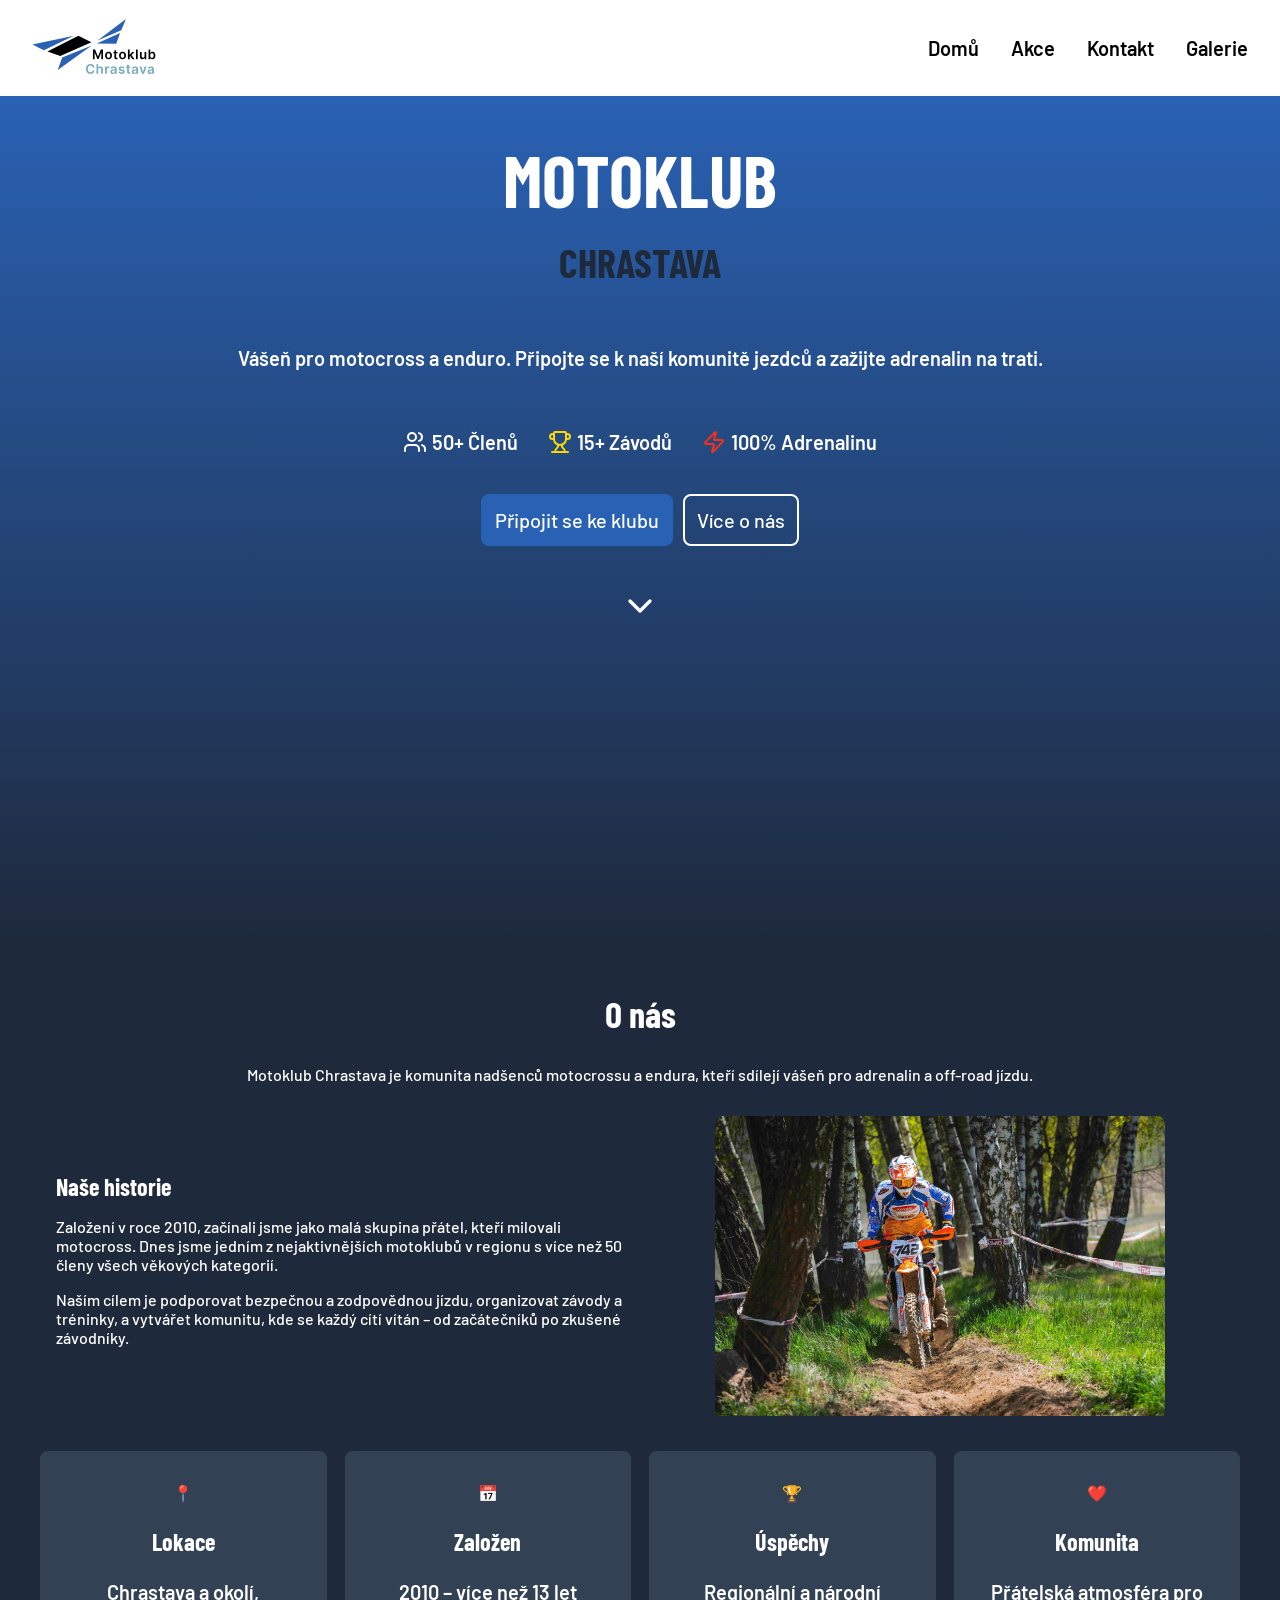
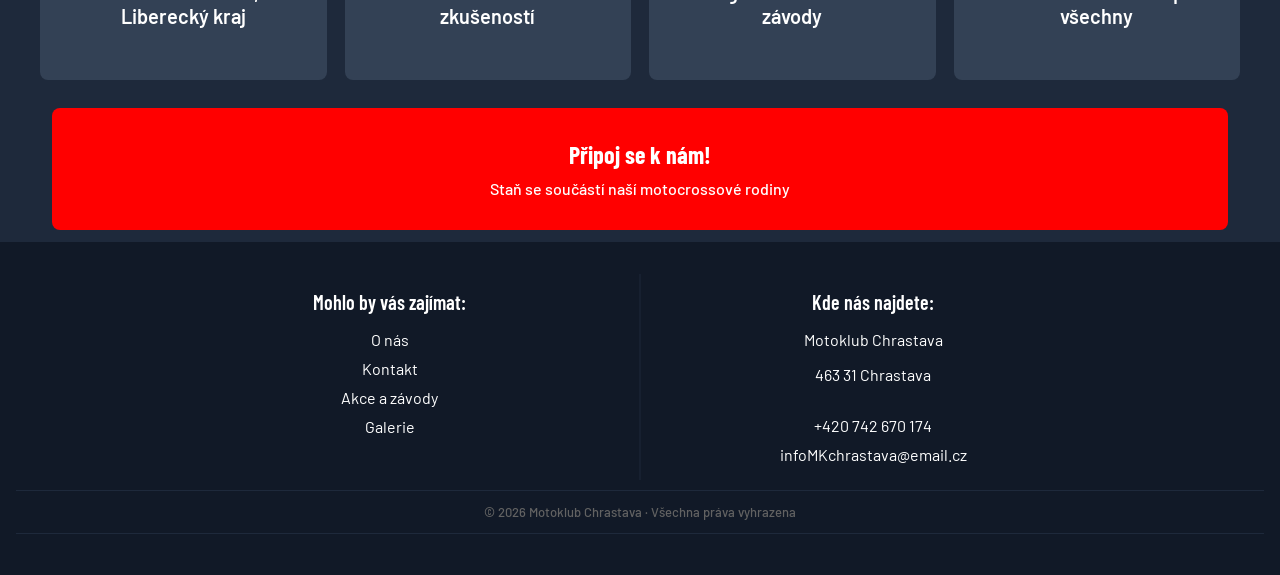
==== index.html @ 47d8d54c "footer pro pc verzi hotovo" ====
<!DOCTYPE html>
<html lang="cs">
<head>
    <meta charset="UTF-8">
    <meta name="viewport" content="width=device-width, initial-scale=1.0">
    <title>Motoklub Chrastava</title>
    <link rel="stylesheet" href="styles/fonts.css">
    <link rel="stylesheet" href="styles/style.css">
</head>
<body>
    <header>
        <nav>
            <div class="navbar">
                <a href="index.html" class="logo">
                    <img src="images/Vector.svg" alt="Motoklub Chrastava logo" width="124px" height="55px">
                </a>
                <ul class="nav__menu">
                    <li><a href="index.html">Domů</a></li>
                    <li><a href="akce.html">Akce</a></li>
                    <li><a href="kontakt.html">Kontakt</a></li>
                    <li><a href="galerie.html">Galerie</a></li>
                </ul>
                <button class="nav__hamburger" aria-label="Otevřít menu">
                    <span></span>
                    <span></span>
                    <span></span>
                </button>
            </div> 
        </nav>
    </header>
    <main>
        <section class="hero">
            <div class="title__container"><!--potrebuju aby ty prvky meli 40 gap proto container-->
                <h1 class="hero__title">motoklub</h1>
                <h2 class="hero__subtitle">chrastava</h2>
            </div>
            <p class="hero__description">
                Vášeň pro motocross a enduro. Připojte se k naší komunitě jezdců a zažijte adrenalin na trati.
            </p>
            <ul class="hero__stats">
                <li class="hero__stat">
                    <svg class="users header__svg" xmlns="http://www.w3.org/2000/svg" width="24" height="24" viewBox="0 0 24 24" fill="none" stroke="currentColor" stroke-width="2" stroke-linecap="round" stroke-linejoin="round" class="lucide lucide-users-icon lucide-users"><path d="M16 21v-2a4 4 0 0 0-4-4H6a4 4 0 0 0-4 4v2"/><path d="M16 3.128a4 4 0 0 1 0 7.744"/><path d="M22 21v-2a4 4 0 0 0-3-3.87"/><circle cx="9" cy="7" r="4"/></svg>
                    <span>50+ Členů</span>
                </li>
                <li class="hero__stat">
                    <svg class="trophy header__svg" xmlns="http://www.w3.org/2000/svg" width="24" height="24" viewBox="0 0 24 24" fill="none" stroke="currentColor" stroke-width="2" stroke-linecap="round" stroke-linejoin="round" class="lucide lucide-trophy-icon lucide-trophy"><path d="M10 14.66v1.626a2 2 0 0 1-.976 1.696A5 5 0 0 0 7 21.978"/><path d="M14 14.66v1.626a2 2 0 0 0 .976 1.696A5 5 0 0 1 17 21.978"/><path d="M18 9h1.5a1 1 0 0 0 0-5H18"/><path d="M4 22h16"/><path d="M6 9a6 6 0 0 0 12 0V3a1 1 0 0 0-1-1H7a1 1 0 0 0-1 1z"/><path d="M6 9H4.5a1 1 0 0 1 0-5H6"/></svg>
                    <span>15+ Závodů</span>
                </li>
                <li class="hero__stat">
                    <svg class="energy header__svg" xmlns="http://www.w3.org/2000/svg" width="24" height="24" viewBox="0 0 24 24" fill="none" stroke="currentColor" stroke-width="2" stroke-linecap="round" stroke-linejoin="round" class="lucide lucide-zap-icon lucide-zap"><path d="M4 14a1 1 0 0 1-.78-1.63l9.9-10.2a.5.5 0 0 1 .86.46l-1.92 6.02A1 1 0 0 0 13 10h7a1 1 0 0 1 .78 1.63l-9.9 10.2a.5.5 0 0 1-.86-.46l1.92-6.02A1 1 0 0 0 11 14z"/></svg>
                    <span>100% Adrenalinu</span>
                </li>
            </ul>
            <div class="hero__button__container">
                <a href="kontakt.html" class="btn btn--blue">Připojit se ke klubu</a>
                <a href="#onas" class="btn btn--outline">Více o nás</a>
            </div>
            <a class="scroll__icon__link" href="#onas">
                <svg class="scroll__icon" xmlns="http://www.w3.org/2000/svg" width="40" height="40" viewBox="0 0 24 24" fill="none" stroke="white" stroke-width="2" stroke-linecap="round" stroke-linejoin="round"><path d="m6 9 6 6 6-6"></path></svg>
            </a>
        </section>
        <!--hero stats - potřeba dat ikony a potom upravit-->
        
        <!--problem: kdyz se odkazu na id=onas tak se nadpis schova pod navbar-->
        <section class="onas" id="onas">
            <div class="maxwidth-container">
                <div class="onas__header">
                    <h2 class="section-title">O nás</h2>
                    <p class="onas__description">Motoklub Chrastava je komunita nadšenců motocrossu a endura, kteří sdílejí vášeň pro adrenalin a off-road jízdu.</p>
                </div>
                <div class="onas-container__content">
                    <div>
                        <h3 class="onas__subheading">Naše historie</h3>
                        <p class="onas__description">Založení v roce 2010, začínali jsme jako malá skupina přátel, kteří milovali motocross. Dnes jsme jedním z nejaktivnějších motoklubů v regionu s více než 50 členy všech věkových kategorií.</p>
                        <p class="onas__description">Naším cílem je podporovat bezpečnou a zodpovědnou jízdu, organizovat závody a tréninky, a vytvářet komunitu, kde se každý cítí vítán – od začátečníků po zkušené závodníky.</p>
                    </div>
                    <div class="onas__foto-container">
                        <img class="foto" src="images/fotka-mobile.jpg" alt="742.jpg">
                    </div>
                </div>
                <!--doplnit mapu do hrefu-->
                <div class="info-card__container">
                    <a href="#" title="Mapy: Chrastava">
                        <article class="info-card info-card--hover">
                            <span class="info-card__ikona" aria-hidden="true">📍</span>
                            <h3 class="info-card__nazev">Lokace</h3>
                            <p class="info-card__popis">Chrastava a okolí, Liberecký kraj</p>
                        </article>
                    </a>
                    <article class="info-card">
                        <span class="info-card__ikona" aria-hidden="true">📅</span>
                        <h3 class="info-card__nazev">Založen</h3>
                        <p class="info-card__popis">2010 – více než 13 let zkušeností</p>
                    </article>
                    <article class="info-card">
                        <span class="info-card__ikona" aria-hidden="true">🏆</span>
                        <h3 class="info-card__nazev">Úspěchy</h3>
                        <p class="info-card__popis">Regionální a národní závody</p>
                    </article>
                    <article class="info-card">
                        <span class="info-card__ikona" aria-hidden="true">❤️</span>
                        <h3 class="info-card__nazev">Komunita</h3>
                        <p class="info-card__popis">Přátelská atmosféra pro všechny</p>
                    </article>
                </div>
            </div>
        </section>
        <div class="maxwidth-container">
            <a href="kontakt.html">
                <section class="cta">
                    <h2 class="cta__nadpis">Připoj se k nám!</h2>
                    <p class="cta__popis">Staň se součástí naší motocrossové rodiny</p>
                </section>
            </a>
        </div>
    </main>
    <footer>
        <div class="flex">
            <div class="pseudo-element">
                <div class="footer__sloupec">
                    <h4 class="footer__nadpis">Mohlo by vás zajímat:</h4>
                    <ul class="footer__nav">
                        <li><a href="index.html">O nás</a></li>
                        <li><a href="kontakt.html">Kontakt</a></li>
                        <li><a href="akce.html">Akce a závody</a></li>
                        <li><a href="galerie.html">Galerie</a></li>
                    </ul>
                </div>
            </div>
            <div class="pseudo-element">
                <div class="footer__sloupec">
                    <h4 class="footer__nadpis">Kde nás najdete:</h4>
                    <address>
                        <p>Motoklub Chrastava</p>
                        <p>463 31 Chrastava</p>
                    </address>
                    <div class="footer-contacts">
                        <a href="tel:+420742670174">+420 742 670 174</a>
                        <a href="mailto:infoMKchrastava@email.cz">infoMKchrastava@email.cz</a>
                    </div>
                </div>
            </div>
        </div>
        <div class="footer-footeru pseudo--footer">
            <p>© 2026 Motoklub Chrastava · Všechna práva vyhrazena</p>
        </div>
    </footer>
    <script src="script.js"></script>
</body>
</html>
---- styles/fonts.css ----
@font-face {
    font-family: 'Barlow';
    src: url(../fonts/Barlow-Regular.ttf) format(truetype);
    font-weight: 400;
}
@font-face {
    font-family: 'Barlow';
    src: url(../fonts/Barlow-Medium.ttf) format(truetype);
    font-weight: 500;
}
@font-face {
    font-family: 'Barlow';
    src: url(../fonts/Barlow-SemiBold.ttf) format(truetype);
    font-weight: 600;
}
@font-face {
    font-family: 'Barlow';
    src: url(../fonts/Barlow-Bold.ttf) format(truetype);
    font-weight: 700;
}
@font-face {
    font-family: 'Barlow';
    src: url(../fonts/Barlow-ExtraBold.ttf) format(truetype);
    font-weight: 800;
}

@font-face {
    font-family: 'Barlow Condensed';
    src: url(../fonts/BarlowCondensed-Regular.ttf) format(truetype);
    font-weight: 400;
}
@font-face {
    font-family: 'Barlow Condensed';
    src: url(../fonts/BarlowCondensed-Medium.ttf) format(truetype);
    font-weight: 500;
}
@font-face {
    font-family: 'Barlow Condensed';
    src: url(../fonts/BarlowCondensed-SemiBold.ttf) format(truetype);
    font-weight: 600;
}
@font-face {
    font-family: 'Barlow Condensed';
    src: url(../fonts/BarlowCondensed-Bold.ttf) format(truetype);
    font-weight: 700;
}
@font-face {
    font-family: 'Barlow Condensed';
    src: url(../fonts/BarlowCondensed-ExtraBold.ttf) format(truetype);
    font-weight: 800;
}
---- styles/style.css ----
/*font-size: clamp(2.5rem, 8vw, 6rem);   pro h1 a h2*/
/*
    2px     0.125rem
    4px     0.25rem
    6px     0.375rem
    8px     0.5rem
    12px    0.75rem
    14px    0.875rem
    16px    1rem
    18px    1.125rem
    20px    1.25rem
    22px    1.375rem
    24px    1.5rem
    32px    2rem
    Regular     400
    Medium      500
    SemiBold    600
    Bold        700
*/

/* styly pouzivane indexem 0-325*/
/* kontakt 326-370 */
/*ui komponenty --> poslednich cca 40 radku*/

:root {
    --modra: #2961B4;
    --cervena: #FF0000;
    --cervena-hover: #AC0101;
    --oranzova: #FF6C04;
    --bila: #FFFFFF;
    --seda: #3B3B3B;
    --sedy-text: #A8A8A8;
    --tmave-modra: #1E293B;
    --hodne-modra: #111927;
    --jina-modra: #334155;
    --seda-border: #626262;
    --font-heading: 'Barlow Condensed', sans-serif;
    --font-body: 'Barlow', sans-serif;
}
html{
    scroll-behavior: smooth;
}
/*  tagy  */
body{
    background: var(--tmave-modra);
    color: var(--bila);
    margin: 0;
    font-family: var(--font-body);
}
h1, h2, h3 {
    font-family: var(--font-heading);
}
a{
    text-decoration: none;
    color: var(--bila);
}
header {
    position: sticky;
    top: 0;
    z-index: 999;
}
address{
    font-family: var(--font-body);
    font-style: normal;
}
footer{
    background: var(--hodne-modra);
    padding: 2em 1em;
}
.maxwidth-container{
    max-width: 1200px;
    margin: 0 auto;
    padding: 0;
}
/*  navbar  */
.navbar {
    background: white;
    display: flex;
    padding: 1rem 2rem;
    align-items: center;
    justify-content: space-between;
}
.nav__hamburger {
    display: flex;
    flex-direction: column;
    gap: 7px;
    background: none;
    border: none;
    cursor: pointer;
    padding: 4px;
}
.nav__hamburger span {
    display: block;
    width: 37px;
    height: 7px;
    border-radius: 8px;
    background: var(--seda);
    transition: transform 0.3s, opacity 0.3s;
    transform-origin: center;
}
.nav__hamburger.is-open span:nth-child(1) {
    transform: translateY(11px) rotate(45deg);
}
.nav__hamburger.is-open span:nth-child(2) {
    opacity: 0;
    height: 1px;
    width: 1px;
}
.nav__hamburger.is-open span:nth-child(3) {
    transform: translateY(-11px) rotate(-45deg);
}
.nav__menu {
    display: none;
    position: relative;
}
.nav__menu.is-open {
    position: fixed;
    top: 71px;
    left: 0;
    right: 0;
    background: var(--tmave-modra);
    display: flex;
    align-items: center;
    justify-content: center;
    flex-direction: column;
    gap: 2rem;
    height: 504px;
    z-index: 40;
    font-size: 1.25rem;
    font-weight: 500;
    color: var(--bila);
}
.nav__menu.is-open li {
    list-style: none;
}
.nav__hamburger{
    z-index: 50;
}


/*  hero  */
.hero{
    display: flex;
    flex-direction: column;
    gap: 40px;
    padding-top: 40px;
    text-align: center;
    height: 90vh;
    background: linear-gradient(to bottom, #2961B4, #1E293B);
}
.hero__title{
    font-weight: 700;
    font-size: clamp(4rem, 8vh, 8rem);
    margin: 0;
    text-transform: uppercase;
}
.hero__subtitle{
    text-transform: uppercase;
    margin-top: 1rem;
    margin-bottom: 0;
    font-weight: 700;
    font-size: clamp(40px, 40px, 48px);
    color: var(--tmave-modra);
}
.hero__description{
    font-size: 1.25rem;
    font-weight: 600;
    padding: 0 1rem;
}
.hero__stats{
    list-style: none;
    padding: 0 0.5rem;
    margin: 0;
    display: flex;
    flex-wrap: wrap;
    gap: 30px;
    justify-content: center;
}
.hero__stat{
    display: flex;
    align-items: center;
    font-size: 1.25em;
    font-weight: 600;
    gap: 5px;
}
.header__svg {
    width: 1.5rem;
    height: 1.5rem;
    stroke-width: 2;
}
.users{
    stroke: rgb(255, 255, 255);
}
.trophy{
    stroke: gold;
}
.energy{
    stroke: #f93016;
}
.hero__button__container{
    display: flex;
    justify-content: center;
    gap: 10px;
}
@keyframes skakat {
    0%, 100% { transform: translateY(0); }
    50% { transform: translateY(10px); }
}
.scroll__icon {
    animation: skakat 1.2s ease-in-out infinite;
}
/*  O nás */
.onas{
    padding: 1rem 0.75rem;
}
.onas__header{
    text-align: center;
}
.section-title{
    font-size: 2.25rem;
}
.onas-container__content{
    display: grid;
    align-items: center;
    justify-items: center;
    margin: 2rem 0;
}
.onas__description{
    font-weight: 500;
    padding: 0rem 1rem;
}
.onas__subheading{
    font-size: 1.5rem;
    margin: 0;
    padding: 0rem 1rem;
}
.info-card__container{
    display: grid;
    gap: 1.125rem;
}
.info-card{
    text-align: center;
    background: var(--jina-modra);
    border-radius: 8px;
    padding: 2rem;
}
.info-card--hover:hover{
    transition: 0.5s ease-in;
    background: var(--seda);
}
.info-card__nazev{
    font-size: 1.5rem;
    /*font-weight: 700;   <--- v zaklade u h3*/
}
.info-card__popis{
    font-size: 1.25rem;
    font-weight: 600;
}
/* cta tlacitko */
.cta{
    text-align: center;
    background: var(--cervena);
    padding: 2rem 1rem;
    margin: 0.75rem;
    border-radius: 8px;
    transition: 0.3s ease;
}
.cta:hover{
    background: var(--cervena-hover);
    transform: scale(1.05);
}
.cta__nadpis{
    margin: 0;
    font-size: 1.5rem;
    font-family: var(--font-heading);
    font-weight: 700;
}
.cta__popis{
    margin: 0;
    margin-top: 10px;
    font-weight: 500;
}
/* footer */
.flex{
    display: flex;
    flex-direction: column;
}
.footer__sloupec{
    text-align: center;
    padding: 1rem;
}
.footer__nav{
    list-style: none;
    padding: 0;
    display: flex;
    flex-direction: column;
    gap: 0.625rem;
    font-size: 1rem;
}
.footer__nadpis{
    margin: 0;
    margin-bottom: 0.625rem;
    font-size: 1.25rem;
    font-family: var(--font-heading);
    font-weight: 600;
}
.onas__foto-container{
    border-radius: 8px;
    overflow: hidden;
}
.foto{
    max-width: 450px;
    width: 100%;
    height: auto;
    aspect-ratio: 3 / 2;
}
.footer-contacts{
    display: flex;
    flex-direction: column;
    gap: 0.625rem;
    padding-top: 1rem;
}
.footer-footeru{
    text-align: center;
    color: var(--seda-border);
    font-weight: 500;
    font-size: 13px;
}
.pseudo-element::before{
    display: block;
    content: "";
    height: 1px;
    background: var(--tmave-modra);
    margin-bottom: 1em;
}
.pseudo--footer::after, .pseudo--footer::before{
    display: block;
    content: "";
    height: 1px;
    background: var(--tmave-modra);
    margin: 0.75em 0;
}
/* KONTAKT */
.kontakt-container{
    display: grid;
}
.kontakt{
    margin: 2rem 1rem;
    background: var(--jina-modra);
    border-radius: 8px;
    padding: 1rem;
    display: flex;
    flex-direction: column;
    gap: 0.625rem;
}
.kontakt__nadpis h2{
    margin: 0;
}
.kontakt__nadpis {
    font-family: var(--font-heading);
    font-weight: 700;
    color: var(--bila);
    display: flex;
    align-items: center;
    gap: 0.625rem;
    margin-bottom: 0.625rem;
    padding: 0 0.75rem;
}
.kontakt__pole{
    display: flex;
    flex-direction: column;
    gap: 0.625rem;
    padding: 0 0.75rem;
}
.kontakt__label{
    font-family: var(--font-body);
    font-weight: 500;
}
.kontakt__input{
    color: var(--bila);
    padding: 0 1rem;
    min-height: 40px;
    border-radius: 8px;
    border: 1px solid var(--seda-border);
    background: var(--seda);
}
.kontakt__input::placeholder{
    font-family: var(--font-body);
    font-size: 1rem;
    font-weight: 500;
}
.kontakt__input--textarea {
    min-height: 110px;
    width: 100%;
    max-width: 100%;
    box-sizing: border-box;
    resize: vertical;
}
.contact-information__container{
    margin: 2rem 1rem;
    padding: 0.5rem 1rem;
}
.contact-information__container h3{
    font-size: 1.5rem;
    font-weight: 700;
    margin-left: 1rem;
}
.contact-information{
    display: flex;
    align-items: center;
    gap: 10px;
    margin: 1rem;
}
.contact-information span{
    background: var(--cervena);
    border-radius: 0.5rem;
    padding: 1rem;
}
.contact-information__info{
    display: flex;
    flex-direction: column;
    gap: 0.625rem;
    justify-items: center;
}
.contact-information__title{
    margin: 0;
}
/* akce */
.grid-container{
    display: grid;
    justify-content: center;
    gap: 10px;
    padding: 1rem;
}
.action-card{
    background: var(--jina-modra);
    border-radius: 0.5rem;
    border: 0.5px solid var(--seda-border);
    overflow: hidden;
}
.action-card__header{
    text-align: center;
    padding: 2rem;
}
.action-card__title{
    margin-top: 0;
    margin-bottom: 1rem;
    font-size: 2rem;
    font-weight: 600;
}
.action-card__content{
    padding: 1rem;
}
.action-card__description{
    font-weight: 600;
}
.action-card__tags{
    font-size: 0.875rem;
    color: var(--sedy-text);
}
.action-card__tag{
    display: flex;
    align-items: center;
}
.action-card__tag p{
    margin: 0.5rem 0;
}
.achievement{
    color: var(--oranzova);
    font-size: 1rem;
    font-weight: 600;
    margin-bottom: 0.5rem;
    font-family: var(--font-heading);
}
/*  ui komponenty  */
.btn{
    display: inline-block;
    border-radius: 0.5rem;
    padding: 0.75rem;
}
.badge{
    display: inline-block;
    border-radius: 6px;
    padding: 0.125rem 0.25rem;
    font-family: var(--font-heading);
    font-weight: 500;
    font-size: 0.875rem;
}
/*modifikatory*/
.bg-linear-brown{
    background: linear-gradient(to right bottom, #B2683A, #602A04);
}
.bg-linear-green{
    background: linear-gradient(167deg, #204702, #2E6922);
}
.bg-linear-blue{
    background: linear-gradient(228deg, #543AB2, #47365E);
}
.badge--outline{
    color: var(--oranzova);
    border: 2px solid var(--oranzova);
}
.badge--green{
    background: green;
}
.badge--red{
    background: red;
}
.badge--blue{
    background: blue;
}
.badge--orange{
    background: orange;
}
.btn--blue{
    font-family: var(--font-body);
    background: var(--modra);
    border: 2px solid var(--modra);
    color: var(--bila);
    font-size: 1.25rem;
    font-weight: 500;
    transition: 0.3s ease;
}
.btn--outline{
    font-family: var(--font-he);
    color: var(--bila);
    border: 2px solid var(--bila);
    font-size: 1.25rem;
    font-weight: 500;
    transition: 0.3s ease;
}
.btn--kontakt{
    font-family: var(--font-body);
    font-size: 1.25rem;
    font-weight: 600;
    align-self: center;
    color: var(--bila);
    background: var(--cervena);
    border: none;
    width: fit-content;
    transition: background 0.2s, transform 0.1s;
}
/* pseudoelemnty nebo jak se to jmenuje*/
.btn--kontakt:hover {
    background: var(--cervena-hover);
}
.btn--kontakt:active {
    transform: scale(0.95);
}
.btn--outline:hover{
    color: black;
    background: var(--bila);
}
.btn--blue:hover{
    transform: scale(1.1);
}
@media (min-width: 768px) {
    .info-card__container{
        grid-template-columns: repeat(2, minmax(0, 1fr));
    }
    /* snazil jsem se z tohoto udelat 1 kontejner ale oni se potrebuji chovat trochu jinak*/
    .onas-container__content{
        grid-template-columns: repeat(2, minmax(0, 1fr));
    }
    .grid-container{
        grid-template-columns: repeat(2, minmax(0, 1fr));
    }
    .kontakt-container{
        grid-template-columns: repeat(2, minmax(0, 1fr));
    }
    .nav__hamburger{
        display: none;
    }
    .nav__menu {
        display: flex;
        gap: 2rem;
        list-style: none;
        font-size: 1.25rem;
        font-weight: 600;
    }
    .nav__menu li a{
        color: black;
        text-decoration: none;
    }
    .flex{
        flex-direction: row;
        justify-content: space-evenly;
        position: relative;
    }
    .pseudo-element::before{
        position: absolute;
        left: 50%;
        transform: translateX(-50%);
        top: 0;
        height: 100%;
        width: 1px;
        margin: 0;
    }
    .pseudo-element:nth-child(2)::before {
        display: none;
    }
}
@media (min-width: 1024px) {
    .info-card__container{
        grid-template-columns: repeat(4, minmax(0, 1fr));
    }
    .grid-container{
        grid-template-columns: repeat(3, minmax(0, 1fr));
    }
}
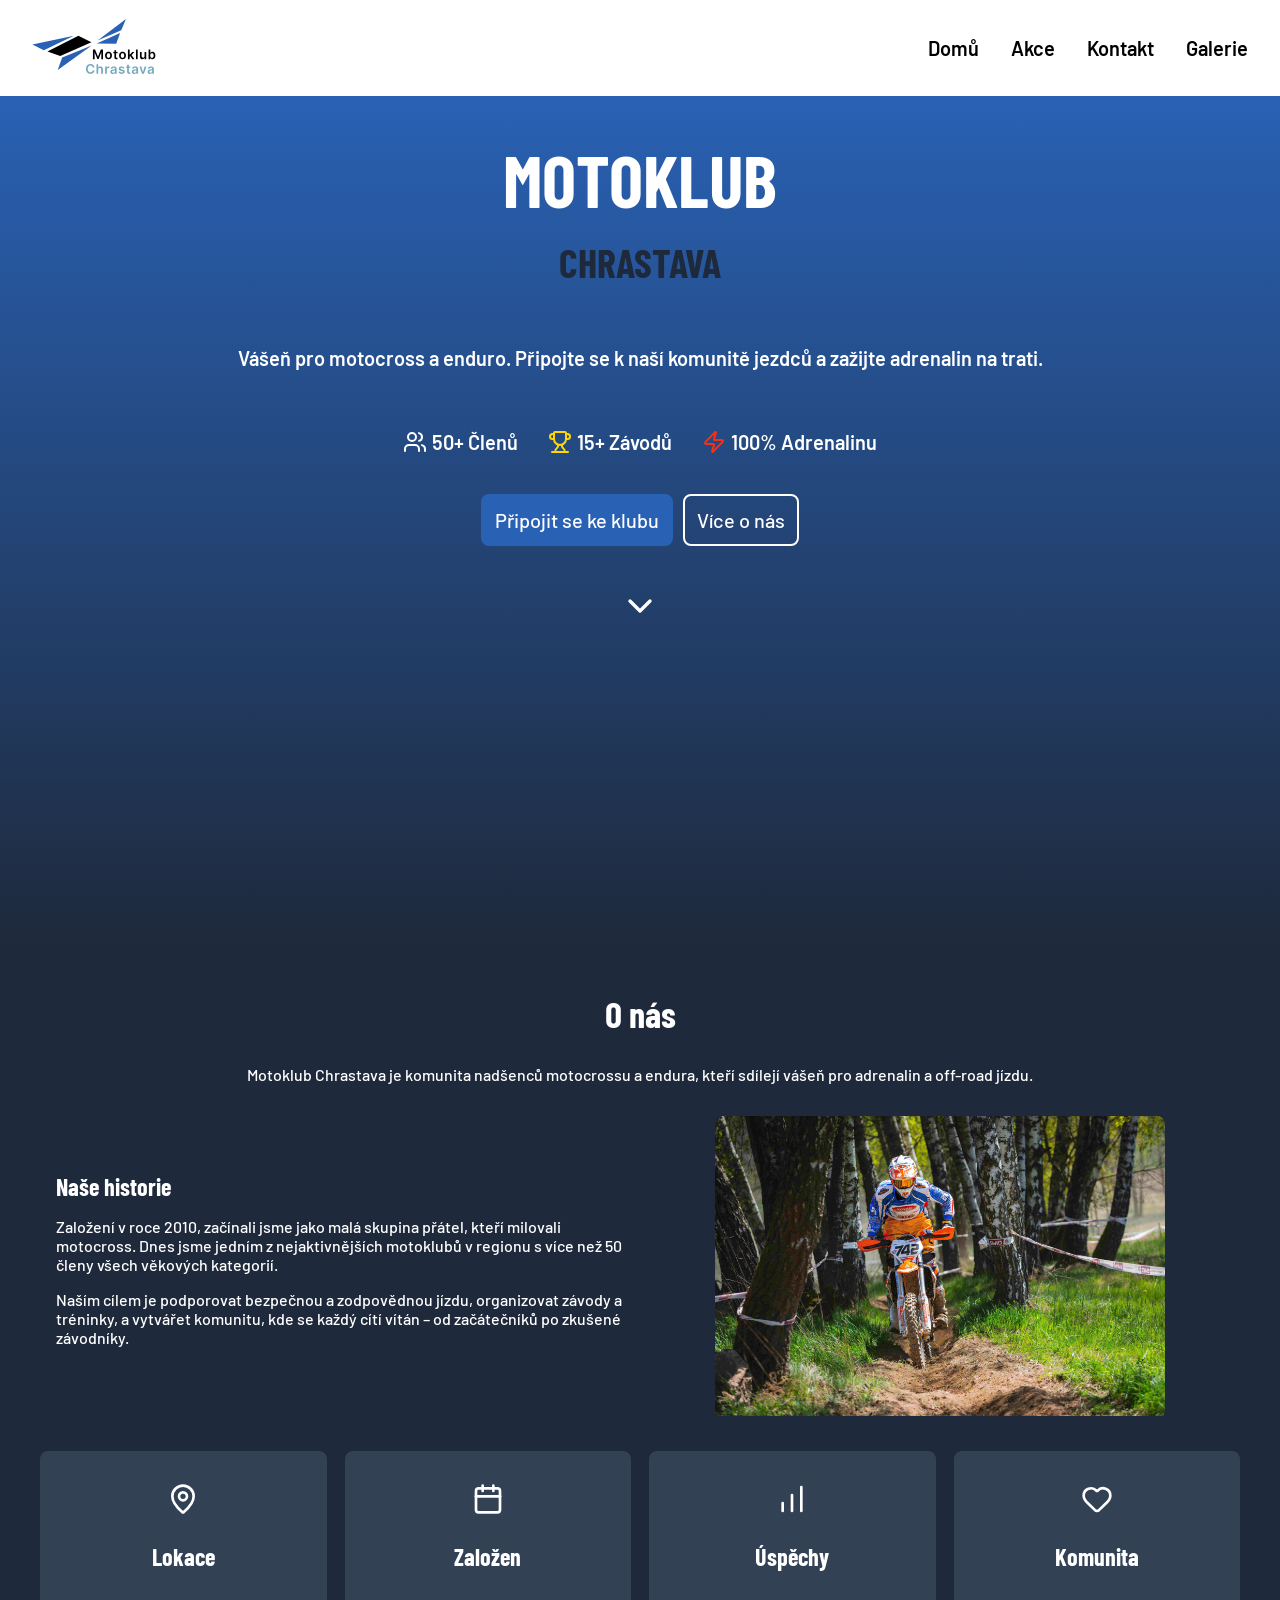
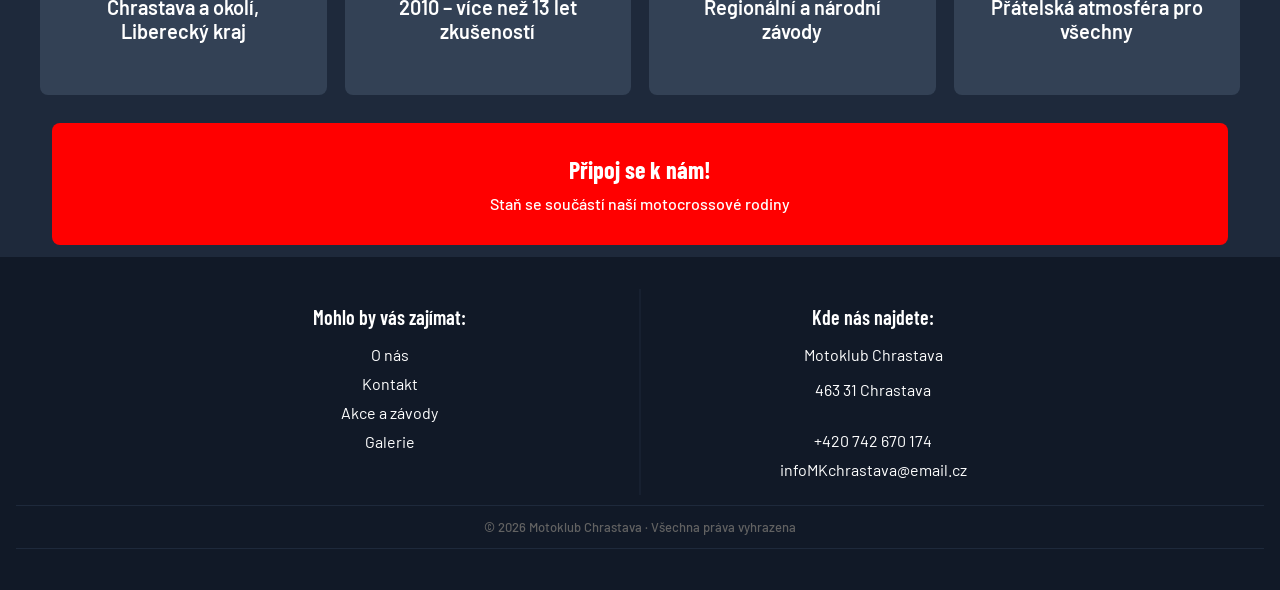
==== commit c4e0cb57: "neufngujou fotky" ====
--- a/index.html
+++ b/index.html
@@ -6,6 +6,7 @@
     <title>Motoklub Chrastava</title>
     <link rel="stylesheet" href="styles/fonts.css">
     <link rel="stylesheet" href="styles/style.css">
+    <link rel="icon" type="image/svg+xml" href="/images/vector.svg">
 </head>
 <body>
     <header>
@@ -80,25 +81,25 @@
                 </div>
                 <!--doplnit mapu do hrefu-->
                 <div class="info-card__container">
-                    <a href="#" title="Mapy: Chrastava">
+                    <a href="https://www.google.com/maps?q=Chrastava" title="Mapy: Chrastava">
                         <article class="info-card info-card--hover">
-                            <span class="info-card__ikona" aria-hidden="true">📍</span>
+                            <svg xmlns="http://www.w3.org/2000/svg" width="32" height="32" viewBox="0 0 24 24" fill="none" stroke="currentColor" stroke-width="2" stroke-linecap="round" stroke-linejoin="round" class="lucide lucide-map-pin-icon lucide-map-pin"><path d="M20 10c0 4.993-5.539 10.193-7.399 11.799a1 1 0 0 1-1.202 0C9.539 20.193 4 14.993 4 10a8 8 0 0 1 16 0"/><circle cx="12" cy="10" r="3"/></svg>
                             <h3 class="info-card__nazev">Lokace</h3>
                             <p class="info-card__popis">Chrastava a okolí, Liberecký kraj</p>
                         </article>
                     </a>
                     <article class="info-card">
-                        <span class="info-card__ikona" aria-hidden="true">📅</span>
+                        <svg xmlns="http://www.w3.org/2000/svg" width="32" height="32" viewBox="0 0 24 24" fill="none" stroke="currentColor" stroke-width="2" stroke-linecap="round" stroke-linejoin="round" class="lucide lucide-calendar-icon lucide-calendar"><path d="M8 2v4"/><path d="M16 2v4"/><rect width="18" height="18" x="3" y="4" rx="2"/><path d="M3 10h18"/></svg>
                         <h3 class="info-card__nazev">Založen</h3>
                         <p class="info-card__popis">2010 – více než 13 let zkušeností</p>
                     </article>
                     <article class="info-card">
-                        <span class="info-card__ikona" aria-hidden="true">🏆</span>
+                        <svg xmlns="http://www.w3.org/2000/svg" width="32" height="32" viewBox="0 0 24 24" fill="none" stroke="currentColor" stroke-width="2" stroke-linecap="round" stroke-linejoin="round" class="lucide lucide-chart-no-axes-column-increasing-icon lucide-chart-no-axes-column-increasing"><path d="M5 21v-6"/><path d="M12 21V9"/><path d="M19 21V3"/></svg>
                         <h3 class="info-card__nazev">Úspěchy</h3>
                         <p class="info-card__popis">Regionální a národní závody</p>
                     </article>
                     <article class="info-card">
-                        <span class="info-card__ikona" aria-hidden="true">❤️</span>
+                        <svg xmlns="http://www.w3.org/2000/svg" width="32" height="32" viewBox="0 0 24 24" fill="none" stroke="currentColor" stroke-width="2" stroke-linecap="round" stroke-linejoin="round" class="lucide lucide-heart-icon lucide-heart"><path d="M2 9.5a5.5 5.5 0 0 1 9.591-3.676.56.56 0 0 0 .818 0A5.49 5.49 0 0 1 22 9.5c0 2.29-1.5 4-3 5.5l-5.492 5.313a2 2 0 0 1-3 .019L5 15c-1.5-1.5-3-3.2-3-5.5"/></svg>
                         <h3 class="info-card__nazev">Komunita</h3>
                         <p class="info-card__popis">Přátelská atmosféra pro všechny</p>
                     </article>
--- a/styles/style.css
+++ b/styles/style.css
@@ -1,3 +1,5 @@
+@layer base, layout, components;
+
 /*font-size: clamp(2.5rem, 8vw, 6rem);   pro h1 a h2*/
 /*
     2px     0.125rem
@@ -22,6 +24,7 @@
 /* kontakt 326-370 */
 /*ui komponenty --> poslednich cca 40 radku*/
 
+@layer base {
 :root {
     --modra: #2961B4;
     --cervena: #FF0000;
@@ -67,7 +70,9 @@
     background: var(--hodne-modra);
     padding: 2em 1em;
 }
-.maxwidth-container{
+}
+@layer layout{
+    .maxwidth-container{
     max-width: 1200px;
     margin: 0 auto;
     padding: 0;
@@ -472,6 +477,9 @@
     margin-bottom: 0.5rem;
     font-family: var(--font-heading);
 }
+
+}
+@layer components {
 /*  ui komponenty  */
 .btn{
     display: inline-block;
@@ -554,7 +562,10 @@
 .btn--blue:hover{
     transform: scale(1.1);
 }
+}
+
 @media (min-width: 768px) {
+    @layer layout {
     .info-card__container{
         grid-template-columns: repeat(2, minmax(0, 1fr));
     }
@@ -599,12 +610,15 @@
     .pseudo-element:nth-child(2)::before {
         display: none;
     }
+    }
 }
 @media (min-width: 1024px) {
+    @layer layout {
     .info-card__container{
         grid-template-columns: repeat(4, minmax(0, 1fr));
     }
     .grid-container{
         grid-template-columns: repeat(3, minmax(0, 1fr));
     }
+    }
 }
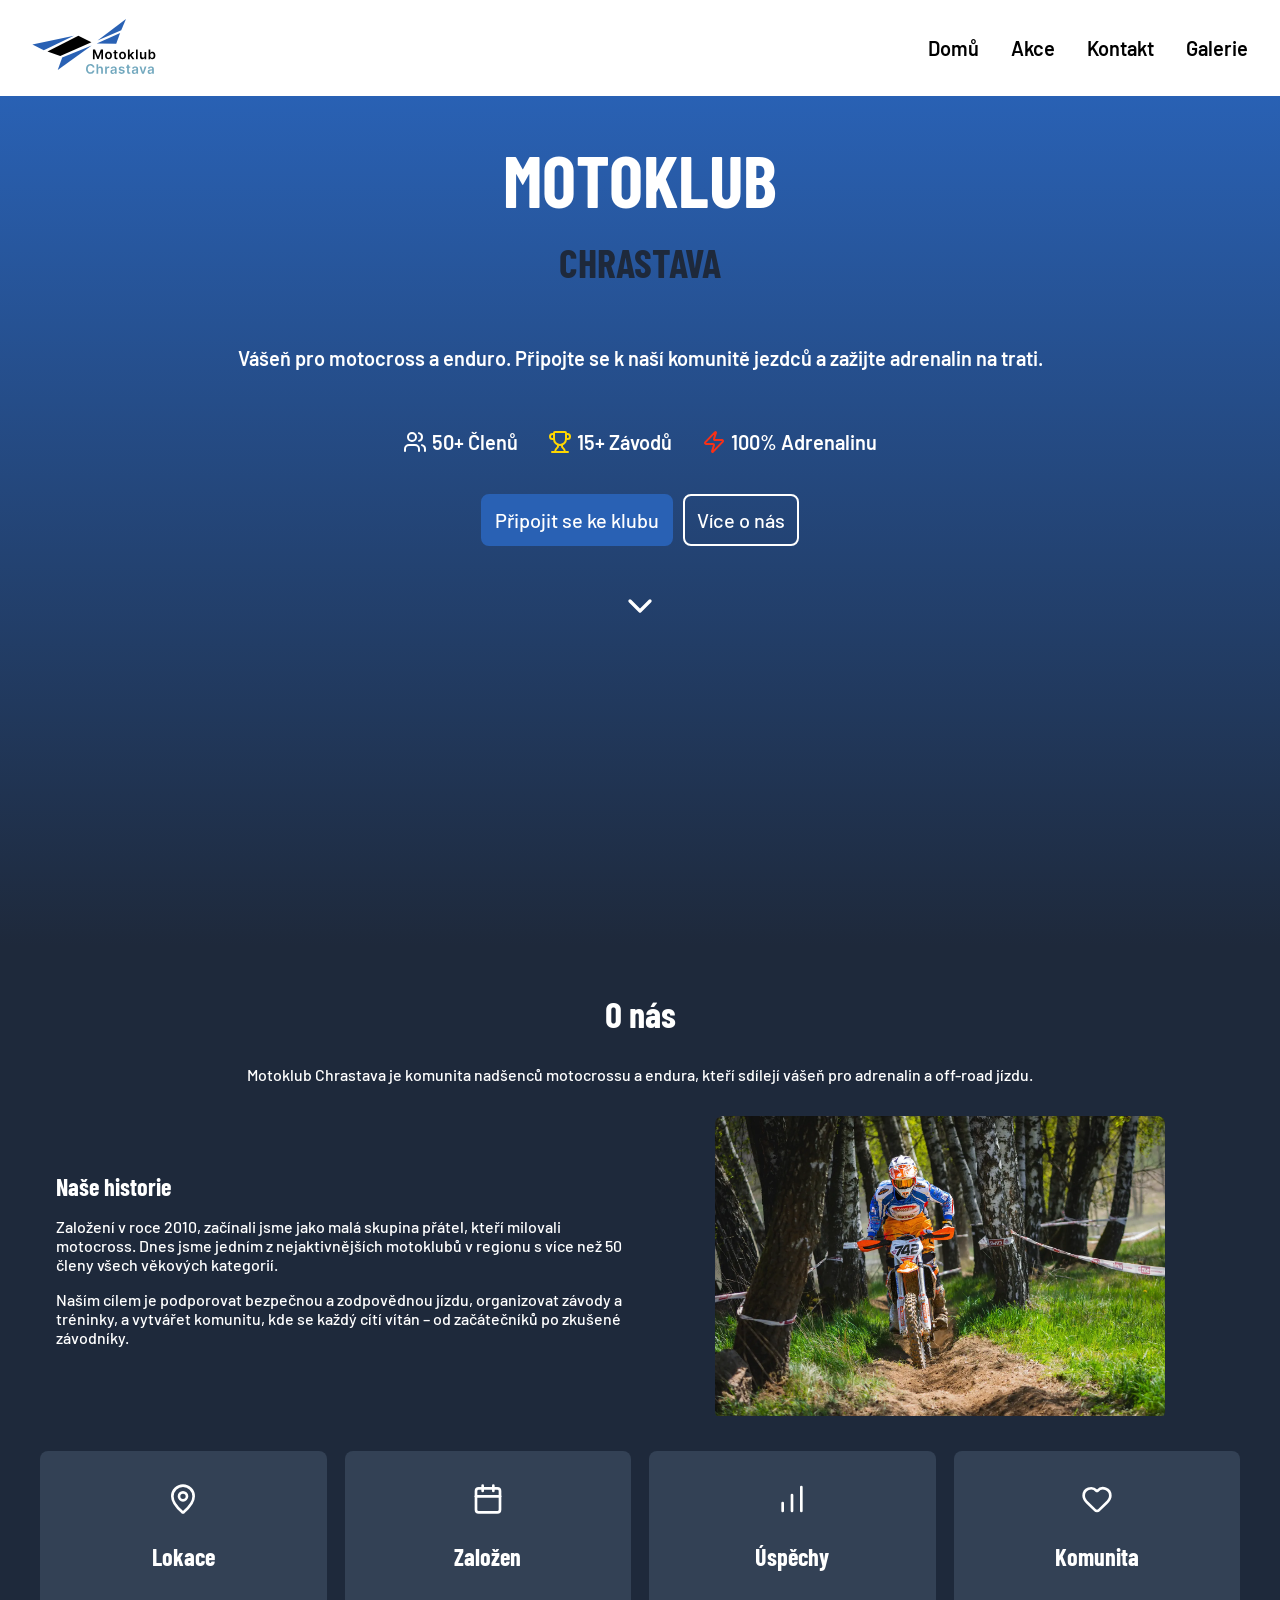
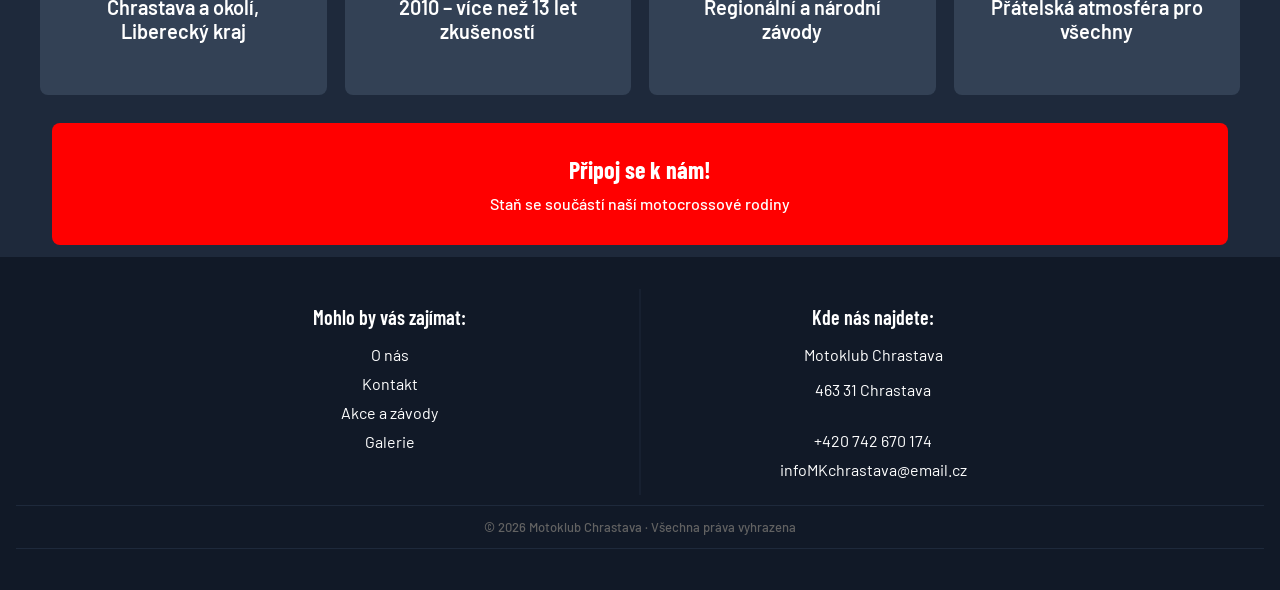
==== commit 1d19ce74: "juchu" ====
--- a/index.html
+++ b/index.html
@@ -76,7 +76,7 @@
                         <p class="onas__description">Naším cílem je podporovat bezpečnou a zodpovědnou jízdu, organizovat závody a tréninky, a vytvářet komunitu, kde se každý cítí vítán – od začátečníků po zkušené závodníky.</p>
                     </div>
                     <div class="onas__foto-container">
-                        <img class="foto" src="images/fotka-mobile.jpg" alt="742.jpg">
+                        <img class="foto" srcset="images/lowres/AZ8A5796.webp 800w, images/highres/AZ8A5796.webp 1600w" sizes="(max-width: 768px) 50vw, 25vw" alt="742.jpg">
                     </div>
                 </div>
                 <!--doplnit mapu do hrefu-->
--- a/styles/style.css
+++ b/styles/style.css
@@ -477,7 +477,27 @@
     margin-bottom: 0.5rem;
     font-family: var(--font-heading);
 }
-
+.galerie__grid {
+    display: grid;
+    grid-template-columns: repeat(2, 1fr);
+    gap: 8px;
+    padding: 1rem;
+}
+.galerie__item {
+    display: block;
+    overflow: hidden;
+    border-radius: 6px;
+    aspect-ratio: 3 / 2;
+}
+.galerie__item img {
+    width: 100%;
+    height: 100%;
+    object-fit: cover;
+    transition: transform 0.3s ease;
+}
+.galerie__item:hover img {
+    transform: scale(1.05);
+}
 }
 @layer components {
 /*  ui komponenty  */
@@ -610,6 +630,9 @@
     .pseudo-element:nth-child(2)::before {
         display: none;
     }
+    .galerie__grid {
+        grid-template-columns: repeat(3, 1fr);
+    }
     }
 }
 @media (min-width: 1024px) {
@@ -620,5 +643,8 @@
     .grid-container{
         grid-template-columns: repeat(3, minmax(0, 1fr));
     }
+    .galerie__grid {
+        grid-template-columns: repeat(4, 1fr);
+    }
     }
 }
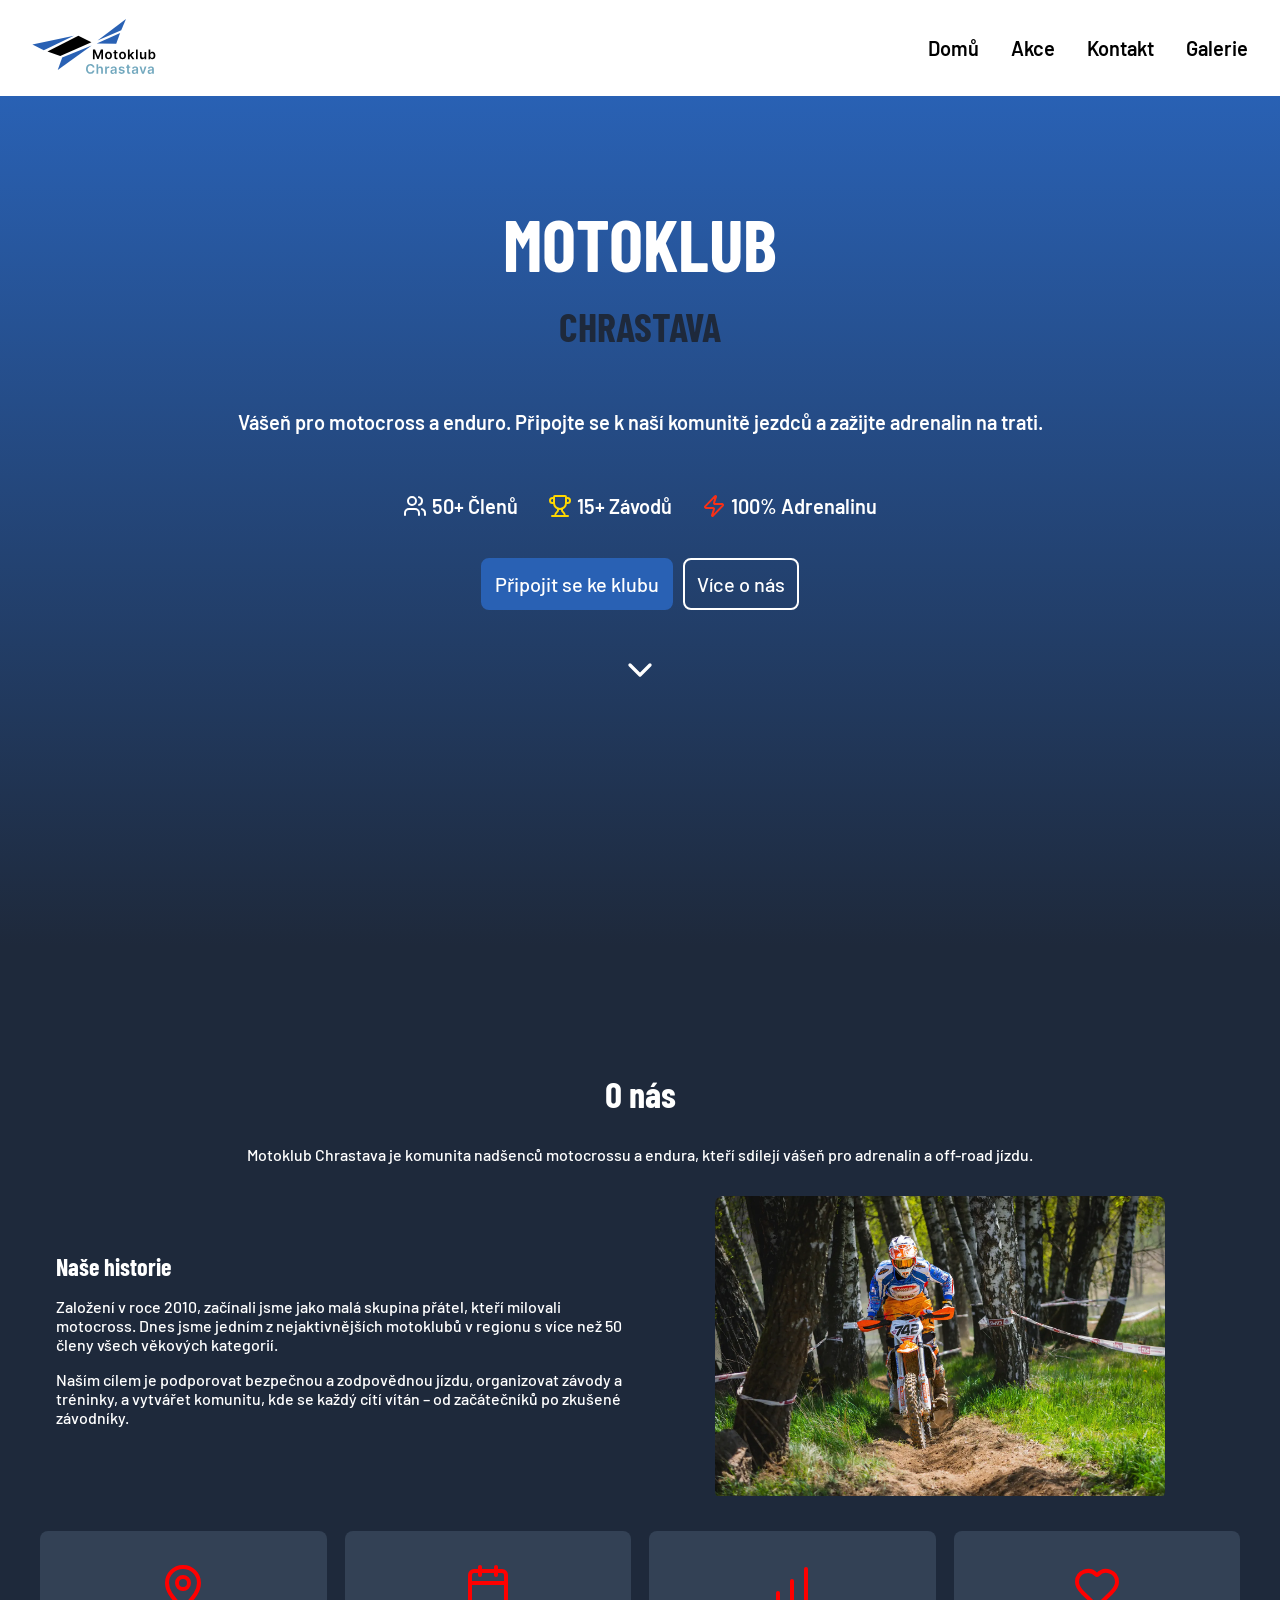
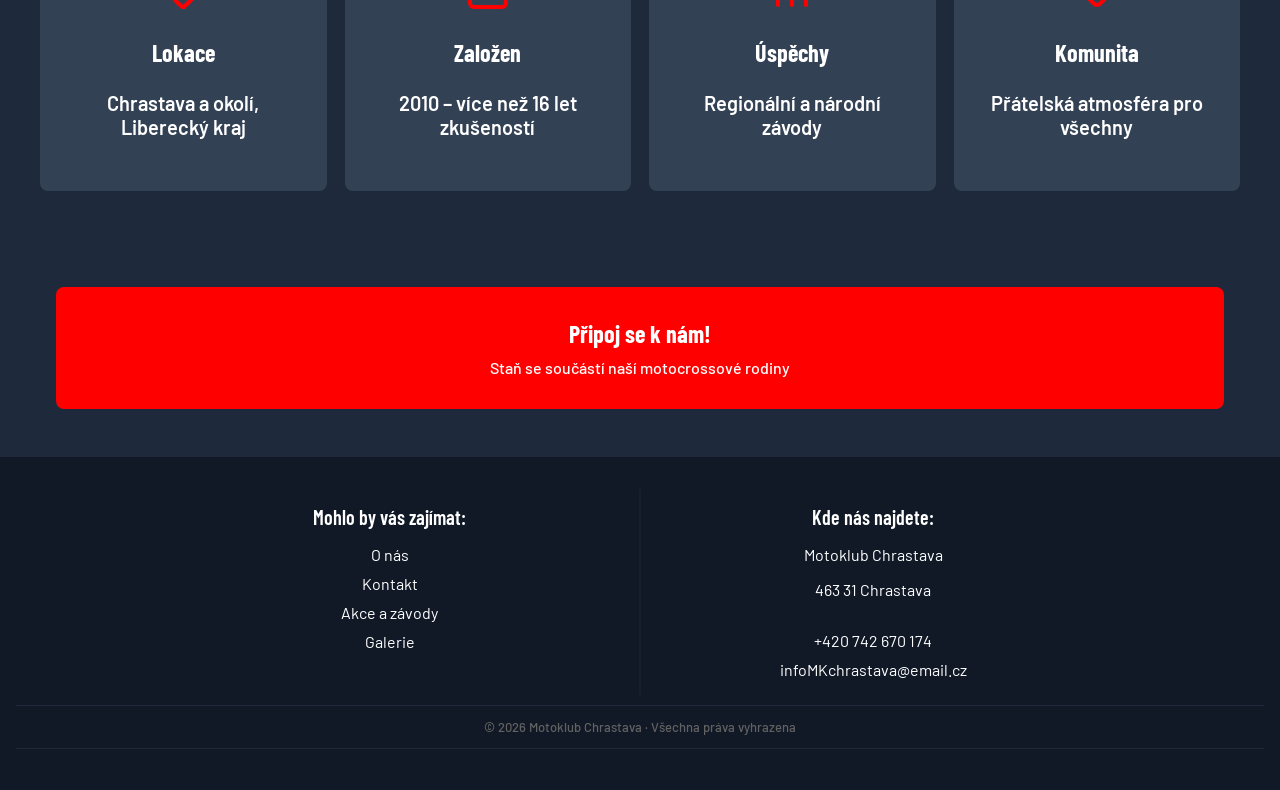
==== commit 97a9076c: "hotovo asi" ====
--- a/index.html
+++ b/index.html
@@ -60,9 +60,6 @@
                 <svg class="scroll__icon" xmlns="http://www.w3.org/2000/svg" width="40" height="40" viewBox="0 0 24 24" fill="none" stroke="white" stroke-width="2" stroke-linecap="round" stroke-linejoin="round"><path d="m6 9 6 6 6-6"></path></svg>
             </a>
         </section>
-        <!--hero stats - potřeba dat ikony a potom upravit-->
-        
-        <!--problem: kdyz se odkazu na id=onas tak se nadpis schova pod navbar-->
         <section class="onas" id="onas">
             <div class="maxwidth-container">
                 <div class="onas__header">
@@ -79,27 +76,26 @@
                         <img class="foto" srcset="images/lowres/AZ8A5796.webp 800w, images/highres/AZ8A5796.webp 1600w" sizes="(max-width: 768px) 50vw, 25vw" alt="742.jpg">
                     </div>
                 </div>
-                <!--doplnit mapu do hrefu-->
                 <div class="info-card__container">
                     <a href="https://www.google.com/maps?q=Chrastava" title="Mapy: Chrastava">
                         <article class="info-card info-card--hover">
-                            <svg xmlns="http://www.w3.org/2000/svg" width="32" height="32" viewBox="0 0 24 24" fill="none" stroke="currentColor" stroke-width="2" stroke-linecap="round" stroke-linejoin="round" class="lucide lucide-map-pin-icon lucide-map-pin"><path d="M20 10c0 4.993-5.539 10.193-7.399 11.799a1 1 0 0 1-1.202 0C9.539 20.193 4 14.993 4 10a8 8 0 0 1 16 0"/><circle cx="12" cy="10" r="3"/></svg>
+                            <svg class="red-stroke" xmlns="http://www.w3.org/2000/svg" width="48" height="48" viewBox="0 0 24 24" fill="none" stroke="currentColor" stroke-width="2" stroke-linecap="round" stroke-linejoin="round" class="lucide lucide-map-pin-icon lucide-map-pin"><path d="M20 10c0 4.993-5.539 10.193-7.399 11.799a1 1 0 0 1-1.202 0C9.539 20.193 4 14.993 4 10a8 8 0 0 1 16 0"/><circle cx="12" cy="10" r="3"/></svg>
                             <h3 class="info-card__nazev">Lokace</h3>
                             <p class="info-card__popis">Chrastava a okolí, Liberecký kraj</p>
                         </article>
                     </a>
                     <article class="info-card">
-                        <svg xmlns="http://www.w3.org/2000/svg" width="32" height="32" viewBox="0 0 24 24" fill="none" stroke="currentColor" stroke-width="2" stroke-linecap="round" stroke-linejoin="round" class="lucide lucide-calendar-icon lucide-calendar"><path d="M8 2v4"/><path d="M16 2v4"/><rect width="18" height="18" x="3" y="4" rx="2"/><path d="M3 10h18"/></svg>
+                        <svg class="red-stroke" xmlns="http://www.w3.org/2000/svg" width="48" height="48" viewBox="0 0 24 24" fill="none" stroke="currentColor" stroke-width="2" stroke-linecap="round" stroke-linejoin="round" class="lucide lucide-calendar-icon lucide-calendar"><path d="M8 2v4"/><path d="M16 2v4"/><rect width="18" height="18" x="3" y="4" rx="2"/><path d="M3 10h18"/></svg>
                         <h3 class="info-card__nazev">Založen</h3>
-                        <p class="info-card__popis">2010 – více než 13 let zkušeností</p>
+                        <p class="info-card__popis">2010 – více než 16 let zkušeností</p>
                     </article>
                     <article class="info-card">
-                        <svg xmlns="http://www.w3.org/2000/svg" width="32" height="32" viewBox="0 0 24 24" fill="none" stroke="currentColor" stroke-width="2" stroke-linecap="round" stroke-linejoin="round" class="lucide lucide-chart-no-axes-column-increasing-icon lucide-chart-no-axes-column-increasing"><path d="M5 21v-6"/><path d="M12 21V9"/><path d="M19 21V3"/></svg>
+                        <svg class="red-stroke" xmlns="http://www.w3.org/2000/svg" width="48" height="48" viewBox="0 0 24 24" fill="none" stroke="currentColor" stroke-width="2" stroke-linecap="round" stroke-linejoin="round" class="lucide lucide-chart-no-axes-column-increasing-icon lucide-chart-no-axes-column-increasing"><path d="M5 21v-6"/><path d="M12 21V9"/><path d="M19 21V3"/></svg>
                         <h3 class="info-card__nazev">Úspěchy</h3>
                         <p class="info-card__popis">Regionální a národní závody</p>
                     </article>
                     <article class="info-card">
-                        <svg xmlns="http://www.w3.org/2000/svg" width="32" height="32" viewBox="0 0 24 24" fill="none" stroke="currentColor" stroke-width="2" stroke-linecap="round" stroke-linejoin="round" class="lucide lucide-heart-icon lucide-heart"><path d="M2 9.5a5.5 5.5 0 0 1 9.591-3.676.56.56 0 0 0 .818 0A5.49 5.49 0 0 1 22 9.5c0 2.29-1.5 4-3 5.5l-5.492 5.313a2 2 0 0 1-3 .019L5 15c-1.5-1.5-3-3.2-3-5.5"/></svg>
+                        <svg class="red-stroke" xmlns="http://www.w3.org/2000/svg" width="48" height="48" viewBox="0 0 24 24" fill="none" stroke="currentColor" stroke-width="2" stroke-linecap="round" stroke-linejoin="round" class="lucide lucide-heart-icon lucide-heart"><path d="M2 9.5a5.5 5.5 0 0 1 9.591-3.676.56.56 0 0 0 .818 0A5.49 5.49 0 0 1 22 9.5c0 2.29-1.5 4-3 5.5l-5.492 5.313a2 2 0 0 1-3 .019L5 15c-1.5-1.5-3-3.2-3-5.5"/></svg>
                         <h3 class="info-card__nazev">Komunita</h3>
                         <p class="info-card__popis">Přátelská atmosféra pro všechny</p>
                     </article>
--- a/styles/style.css
+++ b/styles/style.css
@@ -25,626 +25,650 @@
 /*ui komponenty --> poslednich cca 40 radku*/
 
 @layer base {
-:root {
-    --modra: #2961B4;
-    --cervena: #FF0000;
-    --cervena-hover: #AC0101;
-    --oranzova: #FF6C04;
-    --bila: #FFFFFF;
-    --seda: #3B3B3B;
-    --sedy-text: #A8A8A8;
-    --tmave-modra: #1E293B;
-    --hodne-modra: #111927;
-    --jina-modra: #334155;
-    --seda-border: #626262;
-    --font-heading: 'Barlow Condensed', sans-serif;
-    --font-body: 'Barlow', sans-serif;
-}
-html{
-    scroll-behavior: smooth;
-}
-/*  tagy  */
-body{
-    background: var(--tmave-modra);
-    color: var(--bila);
-    margin: 0;
-    font-family: var(--font-body);
-}
-h1, h2, h3 {
-    font-family: var(--font-heading);
-}
-a{
-    text-decoration: none;
-    color: var(--bila);
-}
-header {
-    position: sticky;
-    top: 0;
-    z-index: 999;
-}
-address{
-    font-family: var(--font-body);
-    font-style: normal;
-}
-footer{
-    background: var(--hodne-modra);
-    padding: 2em 1em;
-}
+    :root {
+        --modra: #2961B4;
+        --cervena: #FF0000;
+        --cervena-hover: #AC0101;
+        --oranzova: #FF6C04;
+        --bila: #FFFFFF;
+        --seda: #3B3B3B;
+        --sedy-text: #A8A8A8;
+        --tmave-modra: #1E293B;
+        --hodne-modra: #111927;
+        --jina-modra: #334155;
+        --seda-border: #626262;
+        --font-heading: 'Barlow Condensed', sans-serif;
+        --font-body: 'Barlow', sans-serif;
+    }
+    html{
+        scroll-behavior: smooth;
+    }
+    /*  tagy  */
+    body{
+        background: var(--tmave-modra);
+        color: var(--bila);
+        margin: 0;
+        font-family: var(--font-body);
+    }
+    h1, h2, h3 {
+        font-family: var(--font-heading);
+    }
+    a{
+        text-decoration: none;
+        color: var(--bila);
+    }
+    header {
+        position: sticky;
+        top: 0;
+        z-index: 999;
+    }
+    address{
+        font-family: var(--font-body);
+        font-style: normal;
+    }
+    footer{
+        background: var(--hodne-modra);
+        padding: 2em 1em;
+    }
 }
 @layer layout{
     .maxwidth-container{
-    max-width: 1200px;
-    margin: 0 auto;
-    padding: 0;
+        max-width: 1200px;
+        margin: 0 auto;
+        padding: 0;
+    }
+    /*  navbar  */
+    .navbar {
+        background: white;
+        display: flex;
+        padding: 1rem 2rem;
+        align-items: center;
+        justify-content: space-between;
+    }
+    .nav__hamburger {
+        display: flex;
+        flex-direction: column;
+        gap: 7px;
+        background: none;
+        border: none;
+        cursor: pointer;
+        padding: 4px;
+    }
+    .nav__hamburger span {
+        display: block;
+        width: 37px;
+        height: 7px;
+        border-radius: 8px;
+        background: var(--seda);
+        transition: transform 0.3s, opacity 0.3s;
+        transform-origin: center;
+    }
+    .nav__hamburger.is-open span:nth-child(1) {
+        transform: translateY(11px) rotate(45deg);
+    }
+    .nav__hamburger.is-open span:nth-child(2) {
+        opacity: 0;
+        height: 1px;
+        width: 1px;
+    }
+    .nav__hamburger.is-open span:nth-child(3) {
+        transform: translateY(-11px) rotate(-45deg);
+    }
+    .nav__menu {
+        display: none;
+        position: relative;
+    }
+    .nav__menu.is-open {
+        position: fixed;
+        top: 71px;
+        left: 0;
+        right: 0;
+        background: var(--tmave-modra);
+        display: flex;
+        align-items: center;
+        justify-content: center;
+        flex-direction: column;
+        gap: 2rem;
+        height: 504px;
+        z-index: 40;
+        font-size: 1.25rem;
+        font-weight: 500;
+        color: var(--bila);
+    }
+    .nav__menu.is-open li {
+        list-style: none;
+    }
+    .nav__hamburger{
+        z-index: 50;
+    }
+    /*  hero  */
+    .hero{
+        display: flex;
+        flex-direction: column;
+        gap: 40px;
+        padding-top: 40px;
+        text-align: center;
+        height: 90vh;
+        background: linear-gradient(to bottom, #2961B4, #1E293B);
+    }
+    .hero__title{
+        font-weight: 700;
+        font-size: clamp(4rem, 8vh, 8rem);
+        margin: 0;
+        margin-top: 4rem;
+        text-transform: uppercase;
+    }
+    .hero__subtitle{
+        text-transform: uppercase;
+        margin-top: 1rem;
+        margin-bottom: 0;
+        font-weight: 700;
+        font-size: clamp(40px, 40px, 48px);
+        color: var(--tmave-modra);
+    }
+    .hero__description{
+        font-size: 1.25rem;
+        font-weight: 600;
+        padding: 0 1rem;
+    }
+    .hero__stats{
+        list-style: none;
+        padding: 0 0.5rem;
+        margin: 0;
+        display: flex;
+        flex-wrap: wrap;
+        gap: 30px;
+        justify-content: center;
+    }
+    .hero__stat{
+        display: flex;
+        align-items: center;
+        font-size: 1.25em;
+        font-weight: 600;
+        gap: 5px;
+    }
+    .header__svg {
+        width: 1.5rem;
+        height: 1.5rem;
+        stroke-width: 2;
+    }
+    .users{
+        stroke: rgb(255, 255, 255);
+    }
+    .trophy{
+        stroke: gold;
+    }
+    .energy{
+        stroke: #f93016;
+    }
+    /*univerzalni nadpis pro stranku*/
+    .page__header{
+        padding: 1rem 1rem;
+    }
+    .page__title{
+        font-size: 2rem;
+        font-weight: 700;
+    }
+    .page__description{
+        font-weight: 500;
+    }
+    .hero__button__container{
+        display: flex;
+        justify-content: center;
+        gap: 10px;
+    }
+    @keyframes skakat {
+        0%, 100% { transform: translateY(0); }
+        50% { transform: translateY(10px); }
+    }
+    .scroll__icon {
+        animation: skakat 1.2s ease-in-out infinite;
+    }
+    /*  O nás */
+    .onas{
+        padding: 6rem 0.75rem;
+    }
+    .onas__header{
+        text-align: center;
+    }
+    .section-title{
+        font-size: 2.25rem;
+    }
+    .onas-container__content{
+        display: grid;
+        align-items: center;
+        justify-items: center;
+        margin: 2rem 0;
+    }
+    .onas__description{
+        font-weight: 500;
+        padding: 0rem 1rem;
+    }
+    .onas__subheading{
+        font-size: 1.5rem;
+        margin: 0;
+        padding: 0rem 1rem;
+    }
+    .info-card__container{
+        display: grid;
+        gap: 1.125rem;
+    }
+    .info-card{
+        text-align: center;
+        background: var(--jina-modra);
+        border-radius: 8px;
+        padding: 2rem;
+    }
+    .info-card--hover:hover{
+        transition: 0.32;
+        background: var(--seda);
+    }
+    .info-card__nazev{
+        font-size: 1.5rem;
+        /*font-weight: 700;   <--- v zaklade u h3*/
+    }
+    .info-card__popis{
+        font-size: 1.25rem;
+        font-weight: 600;
+    }
+    /* cta tlacitko */
+    .cta{
+        text-align: center;
+        background: var(--cervena);
+        padding: 2rem 1rem;
+        margin: 0 1rem 3rem 1rem;
+        border-radius: 8px;
+        transition: 0.3s ease;
+    }
+    .cta:hover{
+        background: var(--cervena-hover);
+        transform: scale(1.05);
+    }
+    .cta__nadpis{
+        margin: 0;
+        font-size: 1.5rem;
+        font-family: var(--font-heading);
+        font-weight: 700;
+    }
+    .cta__popis{
+        margin: 0;
+        margin-top: 10px;
+        font-weight: 500;
+    }
+    /* footer */
+    .flex{
+        display: flex;
+        flex-direction: column;
+    }
+    .footer__sloupec{
+        text-align: center;
+        padding: 1rem;
+    }
+    .footer__nav{
+        list-style: none;
+        padding: 0;
+        display: flex;
+        flex-direction: column;
+        gap: 0.625rem;
+        font-size: 1rem;
+    }
+    .footer__nadpis{
+        margin: 0;
+        margin-bottom: 0.625rem;
+        font-size: 1.25rem;
+        font-family: var(--font-heading);
+        font-weight: 600;
+    }
+    .onas__foto-container{
+        border-radius: 8px;
+        overflow: hidden;
+    }
+    .foto{
+        max-width: 450px;
+        width: 100%;
+        height: auto;
+        aspect-ratio: 3 / 2;
+    }
+    .footer-contacts{
+        display: flex;
+        flex-direction: column;
+        gap: 0.625rem;
+        padding-top: 1rem;
+    }
+    .footer-footeru{
+        text-align: center;
+        color: var(--seda-border);
+        font-weight: 500;
+        font-size: 13px;
+    }
+    .pseudo-element::before{
+        display: block;
+        content: "";
+        height: 1px;
+        background: var(--tmave-modra);
+        margin-bottom: 1em;
+    }
+    .pseudo--footer::after, .pseudo--footer::before{
+        display: block;
+        content: "";
+        height: 1px;
+        background: var(--tmave-modra);
+        margin: 0.75em 0;
+    }
+    /* KONTAKT */
+    .kontakt-container{
+        display: grid;
+    }
+    .kontakt{
+        margin: 2rem 1rem;
+        background: var(--jina-modra);
+        border-radius: 8px;
+        padding: 1rem;
+        display: flex;
+        flex-direction: column;
+        gap: 0.625rem;
+    }
+    .kontakt__nadpis h2{
+        margin: 0;
+    }
+    .kontakt__nadpis {
+        font-family: var(--font-heading);
+        font-weight: 700;
+        color: var(--bila);
+        display: flex;
+        align-items: center;
+        gap: 0.625rem;
+        margin-bottom: 0.625rem;
+        padding: 0 0.75rem;
+    }
+    .kontakt__pole{
+        display: flex;
+        flex-direction: column;
+        gap: 0.625rem;
+        padding: 0 0.75rem;
+    }
+    .kontakt__label{
+        font-family: var(--font-body);
+        font-weight: 500;
+    }
+    .kontakt__input{
+        color: var(--bila);
+        padding: 0 1rem;
+        min-height: 40px;
+        border-radius: 8px;
+        border: 1px solid var(--seda-border);
+        background: var(--seda);
+    }
+    .kontakt__input::placeholder{
+        font-family: var(--font-body);
+        font-size: 1rem;
+        font-weight: 500;
+    }
+    .kontakt__input--textarea {
+        min-height: 110px;
+        width: 100%;
+        max-width: 100%;
+        box-sizing: border-box;
+        resize: vertical;
+    }
+    .contact-information__container{
+        margin: 2rem 1rem;
+        padding: 0.5rem 1rem;
+    }
+    .contact-information__container h3{
+        font-size: 1.5rem;
+        font-weight: 700;
+        margin-left: 1rem;
+    }
+    .contact-information{
+        display: flex;
+        align-items: center;
+        gap: 10px;
+        margin: 1rem;
+    }
+    .contact-information span{
+        background: var(--cervena);
+        border-radius: 0.5rem;
+        padding: 1rem;
+    }
+    .contact-information__info{
+        display: flex;
+        flex-direction: column;
+        gap: 0.625rem;
+        justify-items: center;
+    }
+    .contact-information__title{
+        margin: 0;
+    }
+    /* akce */
+    .grid-container{
+        display: grid;
+        justify-content: center;
+        gap: 10px;
+        padding: 1rem;
+    }
+    .action-card{
+        background: var(--jina-modra);
+        border-radius: 0.5rem;
+        border: 0.5px solid var(--seda-border);
+        overflow: hidden;
+    }
+    .action-card__header{
+        text-align: center;
+        padding: 2rem;
+    }
+    .action-card__title{
+        margin-top: 0;
+        margin-bottom: 1rem;
+        font-size: 2rem;
+        font-weight: 600;
+    }
+    .action-card__content{
+        padding: 1rem;
+    }
+    .action-card__description{
+        font-weight: 600;
+    }
+    .action-card__tags{
+        font-size: 0.875rem;
+        color: var(--sedy-text);
+    }
+    .action-card__tag{
+        display: flex;
+        gap: 0.5rem;
+        align-items: center;
+    }
+    .action-card__tag p{
+        margin: 0.5rem 0;
+    }
+    .achievement{
+        color: var(--oranzova);
+        font-size: 1rem;
+        font-weight: 600;
+        margin-bottom: 0.5rem;
+        font-family: var(--font-heading);
+    }
+    .galerie__grid {
+        display: grid;
+        grid-template-columns: repeat(2, 1fr);
+        gap: 8px;
+        padding: 1rem;
+    }
+    .galerie__item {
+        display: block;
+        overflow: hidden;
+        border-radius: 6px;
+        aspect-ratio: 3 / 2;
+    }
+    .galerie__item img {
+        width: 100%;
+        height: 100%;
+        object-fit: cover;
+        transition: transform 0.3s ease;
+    }
+    .galerie__item:hover img {
+        transform: scale(1.05);
+    }
+    }
+    @layer components {
+    /*  ui komponenty  */
+    .btn{
+        display: inline-block;
+        border-radius: 0.5rem;
+        padding: 0.75rem;
+    }
+    .badge{
+        display: inline-block;
+        border-radius: 6px;
+        padding: 0.125rem 0.25rem;
+        font-family: var(--font-heading);
+        font-weight: 500;
+        font-size: 0.875rem;
+    }
+    /*modifikatory*/
+    .bg-linear-brown{
+        background: linear-gradient(to right bottom, #B2683A, #602A04);
+    }
+    .bg-linear-green{
+        background: linear-gradient(167deg, #204702, #2E6922);
+    }
+    .bg-linear-blue{
+        background: linear-gradient(228deg, #543AB2, #47365E);
+    }
+    .badge--outline{
+        color: var(--oranzova);
+        border: 2px solid var(--oranzova);
+    }
+    .badge--green{
+        background: green;
+    }
+    .badge--red{
+        background: red;
+    }
+    .badge--blue{
+        background: blue;
+    }
+    .badge--orange{
+        background: orange;
+    }
+    .btn--blue{
+        font-family: var(--font-body);
+        background: var(--modra);
+        border: 2px solid var(--modra);
+        color: var(--bila);
+        font-size: 1.25rem;
+        font-weight: 500;
+        transition: 0.3s ease;
+    }
+    .btn--outline{
+        font-family: var(--font-he);
+        color: var(--bila);
+        border: 2px solid var(--bila);
+        font-size: 1.25rem;
+        font-weight: 500;
+        transition: 0.3s ease;
+    }
+    .btn--kontakt{
+        font-family: var(--font-body);
+        font-size: 1.25rem;
+        font-weight: 600;
+        align-self: center;
+        color: var(--bila);
+        background: var(--cervena);
+        border: none;
+        width: fit-content;
+        transition: background 0.2s, transform 0.1s;
+    }
+    /* pseudoelemnty nebo jak se to jmenuje*/
+    .btn--kontakt:hover {
+        background: var(--cervena-hover);
+    }
+    .btn--kontakt:active {
+        transform: scale(0.95);
+    }
+    .btn--outline:hover{
+        color: black;
+        background: var(--bila);
+    }
+    .btn--blue:hover{
+        transform: scale(1.1);
+    }
+    .svg--red{
+        background: var(--cervena);
+        padding: 0.75rem;
+        border-radius: 0.5rem;
+    }
+    .svg-sipka{
+        stroke: var(--cervena);
+    }
+    .red-stroke{
+        stroke: var(--cervena);
+    }
 }
-/*  navbar  */
-.navbar {
-    background: white;
-    display: flex;
-    padding: 1rem 2rem;
-    align-items: center;
-    justify-content: space-between;
-}
-.nav__hamburger {
-    display: flex;
-    flex-direction: column;
-    gap: 7px;
-    background: none;
-    border: none;
-    cursor: pointer;
-    padding: 4px;
-}
-.nav__hamburger span {
-    display: block;
-    width: 37px;
-    height: 7px;
-    border-radius: 8px;
-    background: var(--seda);
-    transition: transform 0.3s, opacity 0.3s;
-    transform-origin: center;
-}
-.nav__hamburger.is-open span:nth-child(1) {
-    transform: translateY(11px) rotate(45deg);
-}
-.nav__hamburger.is-open span:nth-child(2) {
-    opacity: 0;
-    height: 1px;
-    width: 1px;
-}
-.nav__hamburger.is-open span:nth-child(3) {
-    transform: translateY(-11px) rotate(-45deg);
-}
-.nav__menu {
-    display: none;
-    position: relative;
-}
-.nav__menu.is-open {
-    position: fixed;
-    top: 71px;
-    left: 0;
-    right: 0;
-    background: var(--tmave-modra);
-    display: flex;
-    align-items: center;
-    justify-content: center;
-    flex-direction: column;
-    gap: 2rem;
-    height: 504px;
-    z-index: 40;
-    font-size: 1.25rem;
-    font-weight: 500;
-    color: var(--bila);
-}
-.nav__menu.is-open li {
-    list-style: none;
-}
-.nav__hamburger{
-    z-index: 50;
-}
-
-
-/*  hero  */
-.hero{
-    display: flex;
-    flex-direction: column;
-    gap: 40px;
-    padding-top: 40px;
-    text-align: center;
-    height: 90vh;
-    background: linear-gradient(to bottom, #2961B4, #1E293B);
-}
-.hero__title{
-    font-weight: 700;
-    font-size: clamp(4rem, 8vh, 8rem);
-    margin: 0;
-    text-transform: uppercase;
-}
-.hero__subtitle{
-    text-transform: uppercase;
-    margin-top: 1rem;
-    margin-bottom: 0;
-    font-weight: 700;
-    font-size: clamp(40px, 40px, 48px);
-    color: var(--tmave-modra);
-}
-.hero__description{
-    font-size: 1.25rem;
-    font-weight: 600;
-    padding: 0 1rem;
-}
-.hero__stats{
-    list-style: none;
-    padding: 0 0.5rem;
-    margin: 0;
-    display: flex;
-    flex-wrap: wrap;
-    gap: 30px;
-    justify-content: center;
-}
-.hero__stat{
-    display: flex;
-    align-items: center;
-    font-size: 1.25em;
-    font-weight: 600;
-    gap: 5px;
-}
-.header__svg {
-    width: 1.5rem;
-    height: 1.5rem;
-    stroke-width: 2;
-}
-.users{
-    stroke: rgb(255, 255, 255);
-}
-.trophy{
-    stroke: gold;
-}
-.energy{
-    stroke: #f93016;
-}
-.hero__button__container{
-    display: flex;
-    justify-content: center;
-    gap: 10px;
-}
-@keyframes skakat {
-    0%, 100% { transform: translateY(0); }
-    50% { transform: translateY(10px); }
-}
-.scroll__icon {
-    animation: skakat 1.2s ease-in-out infinite;
-}
-/*  O nás */
-.onas{
-    padding: 1rem 0.75rem;
-}
-.onas__header{
-    text-align: center;
-}
-.section-title{
-    font-size: 2.25rem;
-}
-.onas-container__content{
-    display: grid;
-    align-items: center;
-    justify-items: center;
-    margin: 2rem 0;
-}
-.onas__description{
-    font-weight: 500;
-    padding: 0rem 1rem;
-}
-.onas__subheading{
-    font-size: 1.5rem;
-    margin: 0;
-    padding: 0rem 1rem;
-}
-.info-card__container{
-    display: grid;
-    gap: 1.125rem;
-}
-.info-card{
-    text-align: center;
-    background: var(--jina-modra);
-    border-radius: 8px;
-    padding: 2rem;
-}
-.info-card--hover:hover{
-    transition: 0.5s ease-in;
-    background: var(--seda);
-}
-.info-card__nazev{
-    font-size: 1.5rem;
-    /*font-weight: 700;   <--- v zaklade u h3*/
-}
-.info-card__popis{
-    font-size: 1.25rem;
-    font-weight: 600;
-}
-/* cta tlacitko */
-.cta{
-    text-align: center;
-    background: var(--cervena);
-    padding: 2rem 1rem;
-    margin: 0.75rem;
-    border-radius: 8px;
-    transition: 0.3s ease;
-}
-.cta:hover{
-    background: var(--cervena-hover);
-    transform: scale(1.05);
-}
-.cta__nadpis{
-    margin: 0;
-    font-size: 1.5rem;
-    font-family: var(--font-heading);
-    font-weight: 700;
-}
-.cta__popis{
-    margin: 0;
-    margin-top: 10px;
-    font-weight: 500;
-}
-/* footer */
-.flex{
-    display: flex;
-    flex-direction: column;
-}
-.footer__sloupec{
-    text-align: center;
-    padding: 1rem;
-}
-.footer__nav{
-    list-style: none;
-    padding: 0;
-    display: flex;
-    flex-direction: column;
-    gap: 0.625rem;
-    font-size: 1rem;
-}
-.footer__nadpis{
-    margin: 0;
-    margin-bottom: 0.625rem;
-    font-size: 1.25rem;
-    font-family: var(--font-heading);
-    font-weight: 600;
-}
-.onas__foto-container{
-    border-radius: 8px;
-    overflow: hidden;
-}
-.foto{
-    max-width: 450px;
-    width: 100%;
-    height: auto;
-    aspect-ratio: 3 / 2;
-}
-.footer-contacts{
-    display: flex;
-    flex-direction: column;
-    gap: 0.625rem;
-    padding-top: 1rem;
-}
-.footer-footeru{
-    text-align: center;
-    color: var(--seda-border);
-    font-weight: 500;
-    font-size: 13px;
-}
-.pseudo-element::before{
-    display: block;
-    content: "";
-    height: 1px;
-    background: var(--tmave-modra);
-    margin-bottom: 1em;
-}
-.pseudo--footer::after, .pseudo--footer::before{
-    display: block;
-    content: "";
-    height: 1px;
-    background: var(--tmave-modra);
-    margin: 0.75em 0;
-}
-/* KONTAKT */
-.kontakt-container{
-    display: grid;
-}
-.kontakt{
-    margin: 2rem 1rem;
-    background: var(--jina-modra);
-    border-radius: 8px;
-    padding: 1rem;
-    display: flex;
-    flex-direction: column;
-    gap: 0.625rem;
-}
-.kontakt__nadpis h2{
-    margin: 0;
-}
-.kontakt__nadpis {
-    font-family: var(--font-heading);
-    font-weight: 700;
-    color: var(--bila);
-    display: flex;
-    align-items: center;
-    gap: 0.625rem;
-    margin-bottom: 0.625rem;
-    padding: 0 0.75rem;
-}
-.kontakt__pole{
-    display: flex;
-    flex-direction: column;
-    gap: 0.625rem;
-    padding: 0 0.75rem;
-}
-.kontakt__label{
-    font-family: var(--font-body);
-    font-weight: 500;
-}
-.kontakt__input{
-    color: var(--bila);
-    padding: 0 1rem;
-    min-height: 40px;
-    border-radius: 8px;
-    border: 1px solid var(--seda-border);
-    background: var(--seda);
-}
-.kontakt__input::placeholder{
-    font-family: var(--font-body);
-    font-size: 1rem;
-    font-weight: 500;
-}
-.kontakt__input--textarea {
-    min-height: 110px;
-    width: 100%;
-    max-width: 100%;
-    box-sizing: border-box;
-    resize: vertical;
-}
-.contact-information__container{
-    margin: 2rem 1rem;
-    padding: 0.5rem 1rem;
-}
-.contact-information__container h3{
-    font-size: 1.5rem;
-    font-weight: 700;
-    margin-left: 1rem;
-}
-.contact-information{
-    display: flex;
-    align-items: center;
-    gap: 10px;
-    margin: 1rem;
-}
-.contact-information span{
-    background: var(--cervena);
-    border-radius: 0.5rem;
-    padding: 1rem;
-}
-.contact-information__info{
-    display: flex;
-    flex-direction: column;
-    gap: 0.625rem;
-    justify-items: center;
-}
-.contact-information__title{
-    margin: 0;
-}
-/* akce */
-.grid-container{
-    display: grid;
-    justify-content: center;
-    gap: 10px;
-    padding: 1rem;
-}
-.action-card{
-    background: var(--jina-modra);
-    border-radius: 0.5rem;
-    border: 0.5px solid var(--seda-border);
-    overflow: hidden;
-}
-.action-card__header{
-    text-align: center;
-    padding: 2rem;
-}
-.action-card__title{
-    margin-top: 0;
-    margin-bottom: 1rem;
-    font-size: 2rem;
-    font-weight: 600;
-}
-.action-card__content{
-    padding: 1rem;
-}
-.action-card__description{
-    font-weight: 600;
-}
-.action-card__tags{
-    font-size: 0.875rem;
-    color: var(--sedy-text);
-}
-.action-card__tag{
-    display: flex;
-    align-items: center;
-}
-.action-card__tag p{
-    margin: 0.5rem 0;
-}
-.achievement{
-    color: var(--oranzova);
-    font-size: 1rem;
-    font-weight: 600;
-    margin-bottom: 0.5rem;
-    font-family: var(--font-heading);
-}
-.galerie__grid {
-    display: grid;
-    grid-template-columns: repeat(2, 1fr);
-    gap: 8px;
-    padding: 1rem;
-}
-.galerie__item {
-    display: block;
-    overflow: hidden;
-    border-radius: 6px;
-    aspect-ratio: 3 / 2;
-}
-.galerie__item img {
-    width: 100%;
-    height: 100%;
-    object-fit: cover;
-    transition: transform 0.3s ease;
-}
-.galerie__item:hover img {
-    transform: scale(1.05);
-}
-}
-@layer components {
-/*  ui komponenty  */
-.btn{
-    display: inline-block;
-    border-radius: 0.5rem;
-    padding: 0.75rem;
-}
-.badge{
-    display: inline-block;
-    border-radius: 6px;
-    padding: 0.125rem 0.25rem;
-    font-family: var(--font-heading);
-    font-weight: 500;
-    font-size: 0.875rem;
-}
-/*modifikatory*/
-.bg-linear-brown{
-    background: linear-gradient(to right bottom, #B2683A, #602A04);
-}
-.bg-linear-green{
-    background: linear-gradient(167deg, #204702, #2E6922);
-}
-.bg-linear-blue{
-    background: linear-gradient(228deg, #543AB2, #47365E);
-}
-.badge--outline{
-    color: var(--oranzova);
-    border: 2px solid var(--oranzova);
-}
-.badge--green{
-    background: green;
-}
-.badge--red{
-    background: red;
-}
-.badge--blue{
-    background: blue;
-}
-.badge--orange{
-    background: orange;
-}
-.btn--blue{
-    font-family: var(--font-body);
-    background: var(--modra);
-    border: 2px solid var(--modra);
-    color: var(--bila);
-    font-size: 1.25rem;
-    font-weight: 500;
-    transition: 0.3s ease;
-}
-.btn--outline{
-    font-family: var(--font-he);
-    color: var(--bila);
-    border: 2px solid var(--bila);
-    font-size: 1.25rem;
-    font-weight: 500;
-    transition: 0.3s ease;
-}
-.btn--kontakt{
-    font-family: var(--font-body);
-    font-size: 1.25rem;
-    font-weight: 600;
-    align-self: center;
-    color: var(--bila);
-    background: var(--cervena);
-    border: none;
-    width: fit-content;
-    transition: background 0.2s, transform 0.1s;
-}
-/* pseudoelemnty nebo jak se to jmenuje*/
-.btn--kontakt:hover {
-    background: var(--cervena-hover);
-}
-.btn--kontakt:active {
-    transform: scale(0.95);
-}
-.btn--outline:hover{
-    color: black;
-    background: var(--bila);
-}
-.btn--blue:hover{
-    transform: scale(1.1);
-}
-}
-
 @media (min-width: 768px) {
     @layer layout {
-    .info-card__container{
-        grid-template-columns: repeat(2, minmax(0, 1fr));
-    }
-    /* snazil jsem se z tohoto udelat 1 kontejner ale oni se potrebuji chovat trochu jinak*/
-    .onas-container__content{
-        grid-template-columns: repeat(2, minmax(0, 1fr));
-    }
-    .grid-container{
-        grid-template-columns: repeat(2, minmax(0, 1fr));
-    }
-    .kontakt-container{
-        grid-template-columns: repeat(2, minmax(0, 1fr));
-    }
-    .nav__hamburger{
-        display: none;
-    }
-    .nav__menu {
-        display: flex;
-        gap: 2rem;
-        list-style: none;
-        font-size: 1.25rem;
-        font-weight: 600;
-    }
-    .nav__menu li a{
-        color: black;
-        text-decoration: none;
-    }
-    .flex{
-        flex-direction: row;
-        justify-content: space-evenly;
-        position: relative;
-    }
-    .pseudo-element::before{
-        position: absolute;
-        left: 50%;
-        transform: translateX(-50%);
-        top: 0;
-        height: 100%;
-        width: 1px;
-        margin: 0;
-    }
-    .pseudo-element:nth-child(2)::before {
-        display: none;
-    }
-    .galerie__grid {
-        grid-template-columns: repeat(3, 1fr);
-    }
+        .info-card__container{
+            grid-template-columns: repeat(2, minmax(0, 1fr));
+        }
+        /* snazil jsem se z tohoto udelat 1 kontejner ale oni se potrebuji chovat trochu jinak*/
+        .onas-container__content{
+            grid-template-columns: repeat(2, minmax(0, 1fr));
+        }
+        .grid-container{
+            grid-template-columns: repeat(2, minmax(0, 1fr));
+        }
+        .kontakt-container{
+            grid-template-columns: repeat(2, minmax(0, 1fr));
+        }
+        .nav__hamburger{
+            display: none;
+        }
+        .nav__menu {
+            display: flex;
+            gap: 2rem;
+            list-style: none;
+            font-size: 1.25rem;
+            font-weight: 600;
+        }
+        .nav__menu li a{
+            color: black;
+            text-decoration: none;
+        }
+        .nav__menu li a:hover{
+            color: var(--modra);
+        }
+        .flex{
+            flex-direction: row;
+            justify-content: space-evenly;
+            position: relative;
+        }
+        .pseudo-element::before{
+            position: absolute;
+            left: 50%;
+            transform: translateX(-50%);
+            top: 0;
+            height: 100%;
+            width: 1px;
+            margin: 0;
+        }
+        .pseudo-element:nth-child(2)::before {
+            display: none;
+        }
+        .galerie__grid {
+            grid-template-columns: repeat(3, 1fr);
+        }
     }
 }
 @media (min-width: 1024px) {
     @layer layout {
-    .info-card__container{
-        grid-template-columns: repeat(4, minmax(0, 1fr));
-    }
-    .grid-container{
-        grid-template-columns: repeat(3, minmax(0, 1fr));
-    }
-    .galerie__grid {
-        grid-template-columns: repeat(4, 1fr);
-    }
+        .info-card__container{
+            grid-template-columns: repeat(4, minmax(0, 1fr));
+        }
+        .grid-container{
+            grid-template-columns: repeat(3, minmax(0, 1fr));
+        }
+        .galerie__grid {
+            grid-template-columns: repeat(4, 1fr);
+        }
     }
 }
